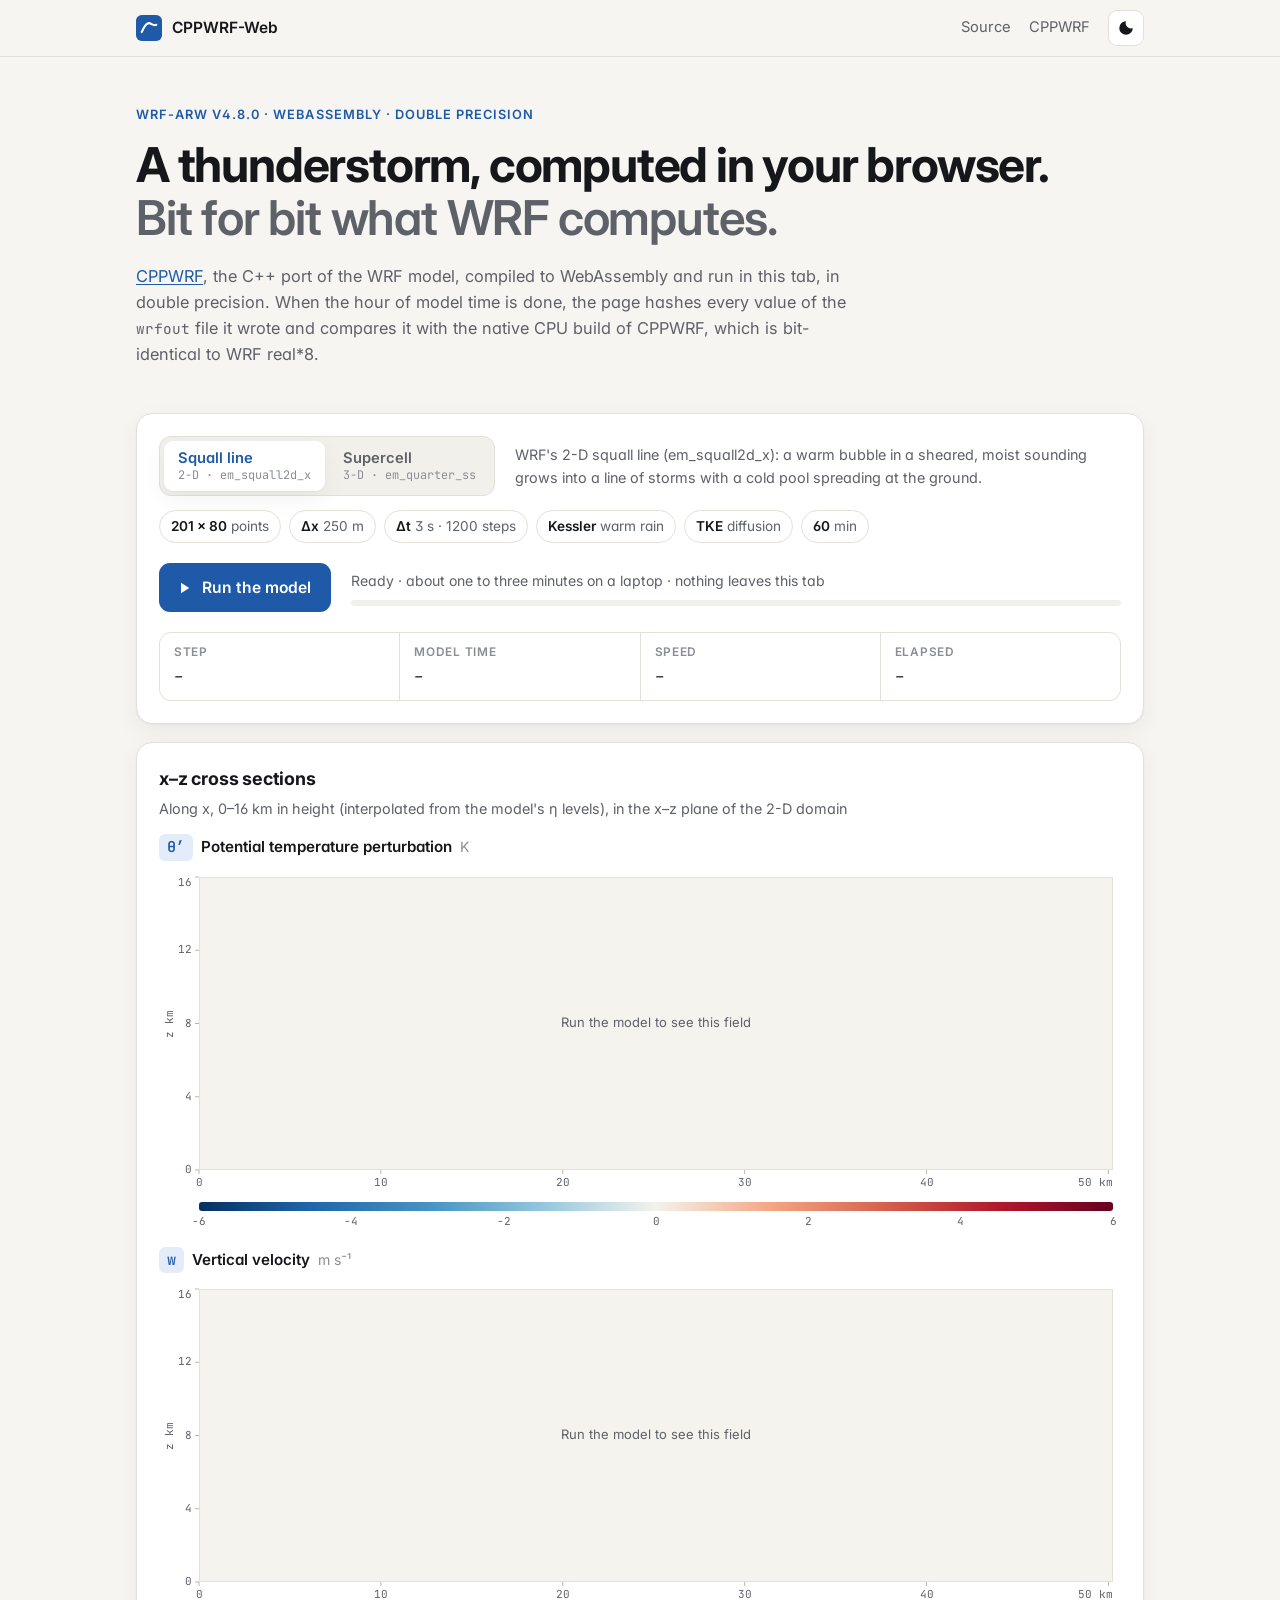
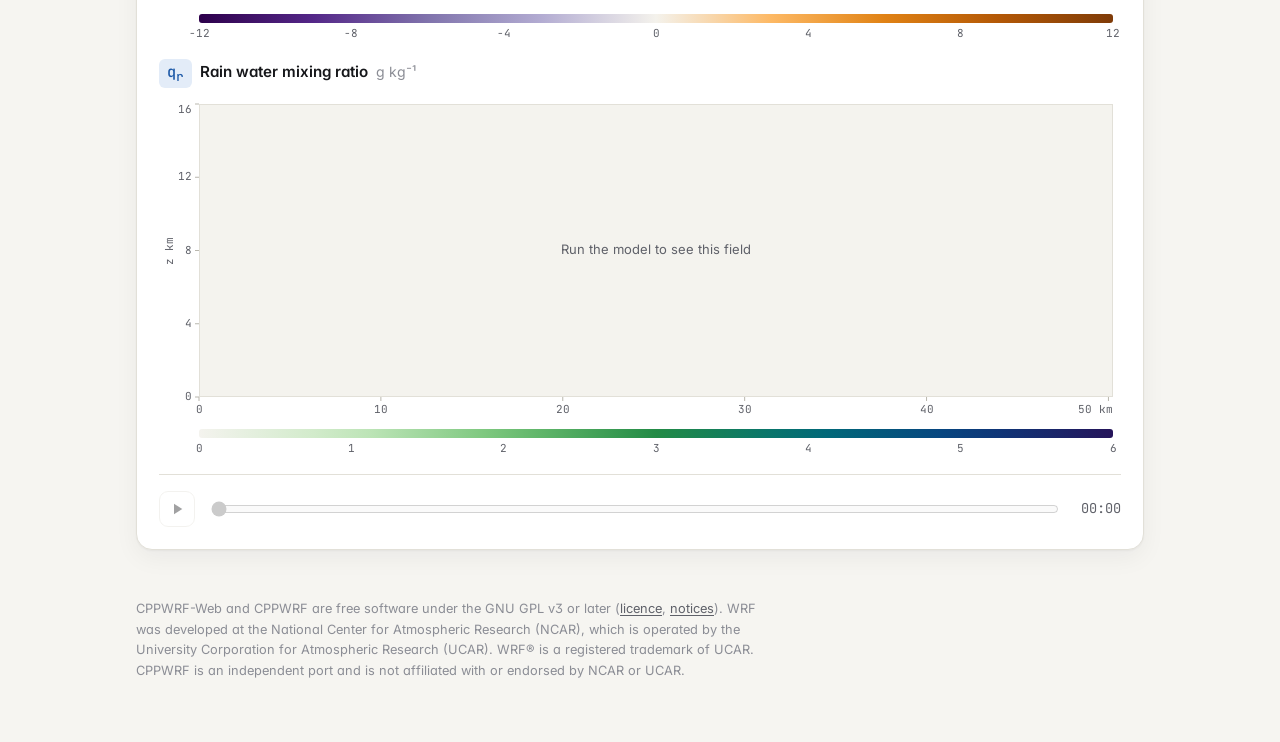
==== index.html @ 232df74e "Site: WEB1 build of 125c86e (emcc 7.0.0)" ====
<!doctype html>
<!-- SPDX-License-Identifier: GPL-3.0-or-later -->
<html lang="en">
<head>
<meta charset="utf-8">
<meta name="viewport" content="width=device-width, initial-scale=1">
<title>CPPWRF-Web</title>
<meta name="description" content="WRF-ARW v4.8.0 (CPPWRF) running in the browser through WebAssembly, bit-identical to WRF real*8.">
<link rel="preconnect" href="https://fonts.googleapis.com">
<link rel="preconnect" href="https://fonts.gstatic.com" crossorigin>
<link rel="stylesheet" href="https://fonts.googleapis.com/css2?family=Inter:wght@400;500;600;700&family=JetBrains+Mono:wght@400;500&display=swap">
<link rel="stylesheet" href="style.css">
<link rel="icon" href="data:image/svg+xml,%3Csvg xmlns='http://www.w3.org/2000/svg' viewBox='0 0 32 32'%3E%3Crect width='32' height='32' rx='7' fill='%231e5aa8'/%3E%3Cpath d='M7 21c3-7 6-11 9-11s5 4 9 2' stroke='white' stroke-width='2.6' fill='none' stroke-linecap='round'/%3E%3C/svg%3E">
</head>
<body>
<div class="topbar">
  <div class="wrap topbar-inner">
    <a class="brand" href="./">
      <svg viewBox="0 0 32 32" aria-hidden="true"><rect width="32" height="32" rx="7"/><path d="M7 21c3-7 6-11 9-11s5 4 9 2"/></svg>
      CPPWRF-Web
    </a>
    <nav>
      <a href="https://github.com/Xassemblianist/CPPWRF-WEB">Source</a>
      <a href="https://github.com/Xassemblianist/CPPWRF">CPPWRF</a>
      <button id="theme" type="button" class="icon-btn" aria-label="Switch colour theme" title="Switch colour theme">
        <svg viewBox="0 0 24 24" aria-hidden="true"><path d="M12 3a9 9 0 1 0 9 9 7 7 0 0 1-9-9z"/></svg>
      </button>
    </nav>
  </div>
</div>

<main class="wrap">
  <header class="hero">
    <p class="eyebrow">WRF-ARW v4.8.0 · WebAssembly · double precision</p>
    <h1>A thunderstorm, computed in your browser.<br><span>Bit for bit what WRF computes.</span></h1>
    <p class="lede"><a href="https://github.com/Xassemblianist/CPPWRF">CPPWRF</a>, the C++ port of the WRF model,
      compiled to WebAssembly and run in this tab, in double precision. When the hour of model time is done, the
      page hashes every value of the <code>wrfout</code> file it wrote and compares it with the native CPU build of
      CPPWRF, which is bit-identical to WRF real*8.</p>
  </header>

  <section class="card run" aria-label="Run">
    <div class="case-row">
      <div class="segmented" role="group" aria-label="Case">
        <button type="button" data-case="em_squall2d_x" aria-pressed="true"><b>Squall line</b><span>2-D · em_squall2d_x</span></button>
        <button type="button" data-case="em_quarter_ss" aria-pressed="false"><b>Supercell</b><span>3-D · em_quarter_ss</span></button>
      </div>
      <p class="case-about" id="case-about"></p>
    </div>
    <ul class="chips" id="chips" aria-label="Case set-up"></ul>
    <div class="run-row">
      <button id="run" type="button" class="primary">
        <svg viewBox="0 0 24 24" aria-hidden="true"><path d="M8 5v14l11-7z"/></svg>
        <span>Run the model</span>
      </button>
      <div class="progress">
        <div class="progress-top">
          <span id="status">Ready</span>
          <span id="pct" class="mono"></span>
        </div>
        <div class="bar"><div id="bar-fill"></div></div>
      </div>
    </div>
    <dl class="live" id="live">
      <div><dt>Step</dt><dd class="mono" id="l-step">–</dd></div>
      <div><dt>Model time</dt><dd class="mono" id="l-time">–</dd></div>
      <div><dt>Speed</dt><dd class="mono" id="l-speed">–</dd></div>
      <div><dt>Elapsed</dt><dd class="mono" id="l-el">–</dd></div>
    </dl>
  </section>

  <section class="card viewer" aria-label="Fields">
    <div class="viewer-head">
      <h2>x–z cross sections</h2>
      <p class="sub">Along x, 0–16 km in height (interpolated from the model's η levels), in <span id="where"></span></p>
    </div>
    <div id="panels"></div>
    <div class="timeline">
      <button id="play" type="button" class="icon-btn" aria-label="Play" disabled>
        <svg viewBox="0 0 24 24" aria-hidden="true"><path id="play-icon" d="M8 5v14l11-7z"/></svg>
      </button>
      <input id="scrub" type="range" min="0" max="0" value="0" step="1" disabled aria-label="Model time">
      <span id="scrub-label" class="mono">00:00</span>
    </div>
  </section>

  <section class="card verify" id="verify" aria-label="Check" hidden>
    <div class="verify-head">
      <div class="seal" id="seal" aria-hidden="true">
        <svg viewBox="0 0 24 24"><path id="seal-icon" d="M5 12.5l4.5 4.5L19 7.5"/></svg>
      </div>
      <div>
        <h2 id="verdict"></h2>
        <p class="sub" id="verdict-sub"></p>
      </div>
    </div>
    <div class="vargrid" id="vargrid" role="list" aria-label="Variables"></div>
    <p class="legend"><span class="sw ok"></span>every output time equal <span class="sw bad"></span>a time differs
      · hover a cell for the variable</p>
    <div class="tiles" id="tiles"></div>
    <div class="verify-foot">
      <a id="download" class="primary" download>
        <svg viewBox="0 0 24 24" aria-hidden="true"><path d="M12 4v11m0 0l-4.5-4.5M12 15l4.5-4.5M5 19h14"/></svg>
        <span>Download wrfout</span>
      </a>
      <details>
        <summary>How the check works</summary>
        <p>For each of the file's variables and each of its output times, the page takes the SHA-256 of the values as
          stored in the NetCDF file and compares it with <code>expected/&lt;case&gt;.json</code>.
          That file was written once from the native build: <span id="label"></span>. The whole file is compared as
          well; the wasm build writes it with the same CPPWRF writer and the same NetCDF-C version.</p>
        <p>Bit identity in the browser rests on three things: no fused multiply-add contraction and no fast-math in
          the wasm, CPPWRF's own port of glibc's libm and libmvec instead of Emscripten's math library, and the same
          order of operations as WRF, statement by statement.</p>
      </details>
    </div>
  </section>

  <footer>
    <p>CPPWRF-Web and CPPWRF are free software under the GNU GPL v3 or later (<a href="LICENSE">licence</a>,
      <a href="NOTICE.md">notices</a>). WRF was developed at the National Center for Atmospheric Research (NCAR),
      which is operated by the University Corporation for Atmospheric Research (UCAR). WRF® is a registered
      trademark of UCAR. CPPWRF is an independent port and is not affiliated with or endorsed by NCAR or UCAR.</p>
  </footer>
</main>
<script type="module" src="app.js"></script>
</body>
</html>
---- style.css ----
/* SPDX-License-Identifier: GPL-3.0-or-later */
:root {
  --bg: #f6f5f1; --surface: #ffffff; --surface-2: #f1f0eb; --fg: #16171a; --muted: #5f6169; --faint: #8b8d95;
  --line: #e2e0d8; --grid: #b9b7ae; --accent: #1e5aa8; --accent-fg: #ffffff; --accent-soft: #e3ecf8;
  --ok: #157a43; --ok-soft: #dff1e6; --bad: #b42318; --bad-soft: #fbe4e1;
  --plot-mid: #f4f3ee; --stamp-bg: rgba(22, 23, 26, 0.78); --stamp-fg: #ffffff;
  --shadow: 0 1px 2px rgba(20, 20, 30, 0.04), 0 8px 24px rgba(20, 20, 30, 0.05);
  color-scheme: light;
}
@media (prefers-color-scheme: dark) {
  :root:not([data-theme="light"]) {
    --bg: #0f1113; --surface: #171a1d; --surface-2: #1d2024; --fg: #eceef1; --muted: #a1a5ad; --faint: #6f747d;
    --line: #2a2e33; --grid: #4a4f57; --accent: #79aef0; --accent-fg: #0b1626; --accent-soft: #19283b;
    --ok: #5fd08e; --ok-soft: #14301f; --bad: #ff8b80; --bad-soft: #3a1a17;
    --plot-mid: #23272c; --stamp-bg: rgba(236, 238, 241, 0.9); --stamp-fg: #0f1113;
    --shadow: 0 1px 2px rgba(0, 0, 0, 0.3), 0 8px 24px rgba(0, 0, 0, 0.25);
    color-scheme: dark;
  }
}
:root[data-theme="dark"] {
  --bg: #0f1113; --surface: #171a1d; --surface-2: #1d2024; --fg: #eceef1; --muted: #a1a5ad; --faint: #6f747d;
  --line: #2a2e33; --grid: #4a4f57; --accent: #79aef0; --accent-fg: #0b1626; --accent-soft: #19283b;
  --ok: #5fd08e; --ok-soft: #14301f; --bad: #ff8b80; --bad-soft: #3a1a17;
  --plot-mid: #23272c; --stamp-bg: rgba(236, 238, 241, 0.9); --stamp-fg: #0f1113;
  --shadow: 0 1px 2px rgba(0, 0, 0, 0.3), 0 8px 24px rgba(0, 0, 0, 0.25);
  color-scheme: dark;
}

* { box-sizing: border-box; }
html { -webkit-text-size-adjust: 100%; }
body { margin: 0; background: var(--bg); color: var(--fg);
       font: 15.5px/1.6 Inter, system-ui, -apple-system, "Segoe UI", sans-serif; font-feature-settings: "cv11", "ss01"; }
.wrap { max-width: 1040px; margin: 0 auto; padding: 0 16px; }
a { color: var(--accent); text-decoration-thickness: 1px; text-underline-offset: 2px; }
code, .mono { font-family: "JetBrains Mono", ui-monospace, SFMono-Regular, Menlo, monospace; font-size: 0.88em; }
.mono { font-variant-numeric: tabular-nums; }
svg { display: block; }

/* top bar */
.topbar { border-bottom: 1px solid var(--line); background: color-mix(in srgb, var(--bg) 85%, transparent);
          backdrop-filter: blur(8px); position: sticky; top: 0; z-index: 5; }
.topbar-inner { display: flex; align-items: center; justify-content: space-between; height: 56px; }
.brand { display: flex; align-items: center; gap: 10px; font-weight: 600; color: var(--fg); text-decoration: none; }
.brand svg { width: 26px; height: 26px; }
.brand rect { fill: var(--accent); }
.brand path { stroke: var(--accent-fg); stroke-width: 2.6; fill: none; stroke-linecap: round; }
nav { display: flex; align-items: center; gap: 18px; font-size: 0.92rem; }
nav a { color: var(--muted); text-decoration: none; }
nav a:hover { color: var(--fg); }
.icon-btn { width: 36px; height: 36px; border-radius: 9px; border: 1px solid var(--line); background: var(--surface);
            color: var(--fg); display: grid; place-items: center; cursor: pointer; padding: 0; flex: none; }
.icon-btn svg { width: 18px; height: 18px; fill: currentColor; }
.icon-btn:disabled { opacity: 0.4; cursor: default; }

/* hero */
.hero { padding: 48px 0 24px; }
.eyebrow { margin: 0 0 14px; font-size: 0.8rem; font-weight: 600; letter-spacing: 0.08em; text-transform: uppercase;
           color: var(--accent); }
h1 { font-size: clamp(1.9rem, 4.6vw, 3rem); line-height: 1.1; letter-spacing: -0.025em; margin: 0 0 18px;
     font-weight: 700; }
h1 span { color: var(--muted); font-weight: 600; }
h2 { font-size: 1.12rem; margin: 0; letter-spacing: -0.01em; }
.lede { max-width: 72ch; color: var(--muted); margin: 0 0 22px; font-size: 1.02rem; }
.chips { list-style: none; padding: 0; margin: 0; display: flex; flex-wrap: wrap; gap: 8px; }
.chips li { font-size: 0.85rem; padding: 5px 11px; border-radius: 999px; background: var(--surface);
            border: 1px solid var(--line); color: var(--muted); }
.chips b { color: var(--fg); font-weight: 600; }

/* cards */
.card { background: var(--surface); border: 1px solid var(--line); border-radius: 16px; box-shadow: var(--shadow);
        padding: 22px; margin-bottom: 18px; }
.sub { margin: 4px 0 0; color: var(--muted); font-size: 0.9rem; }

/* case */
.case-row { display: flex; gap: 20px; align-items: center; flex-wrap: wrap; margin-bottom: 14px; }
.segmented { display: inline-flex; padding: 4px; gap: 4px; background: var(--surface-2); border-radius: 12px;
             border: 1px solid var(--line); flex: none; }
.segmented button { font: inherit; border: 0; background: transparent; color: var(--muted); border-radius: 9px;
                    padding: 8px 14px; cursor: pointer; text-align: left; display: grid; line-height: 1.25; }
.segmented button b { font-weight: 600; font-size: 0.92rem; }
.segmented button span { font-size: 0.74rem; font-family: "JetBrains Mono", ui-monospace, monospace; color: var(--faint); }
.segmented button[aria-pressed="true"] { background: var(--surface); color: var(--fg); box-shadow: var(--shadow); }
.segmented button[aria-pressed="true"] b { color: var(--accent); }
.segmented button:disabled { cursor: default; }
.segmented button:disabled[aria-pressed="false"] { opacity: 0.45; }
.case-about { flex: 1 1 300px; margin: 0; font-size: 0.9rem; color: var(--muted); }
.run .chips { margin-bottom: 20px; }

/* run */
.run-row { display: flex; gap: 20px; align-items: center; flex-wrap: wrap; }
.primary { display: inline-flex; align-items: center; gap: 9px; font: inherit; font-weight: 600; font-size: 0.98rem;
           padding: 12px 20px 12px 16px; border-radius: 11px; border: 0; background: var(--accent);
           color: var(--accent-fg); cursor: pointer; text-decoration: none; flex: none;
           transition: transform 0.06s, filter 0.15s; }
.primary svg { width: 18px; height: 18px; fill: currentColor; }
.primary:hover { filter: brightness(1.08); }
.primary:active { transform: translateY(1px); }
.primary:disabled { opacity: 0.55; cursor: progress; }
.progress { flex: 1 1 300px; min-width: 0; }
.progress-top { display: flex; justify-content: space-between; gap: 12px; font-size: 0.88rem; color: var(--muted);
                margin-bottom: 8px; }
#pct { color: var(--fg); }
.bar { height: 6px; background: var(--surface-2); border-radius: 3px; overflow: hidden; }
#bar-fill { height: 100%; width: 0; background: var(--accent); border-radius: 3px; transition: width 0.25s ease-out; }
.live { display: grid; grid-template-columns: repeat(4, 1fr); gap: 1px; margin: 20px 0 0; background: var(--line);
        border: 1px solid var(--line); border-radius: 12px; overflow: hidden; }
.live div { background: var(--surface); padding: 10px 14px; }
.live dt { font-size: 0.74rem; color: var(--faint); text-transform: uppercase; letter-spacing: 0.06em; font-weight: 600; }
.live dd { margin: 2px 0 0; font-size: 0.98rem; color: var(--fg); white-space: nowrap; overflow: hidden;
           text-overflow: ellipsis; }

/* viewer */
.viewer-head { margin-bottom: 14px; }
.panel { margin: 0 0 18px; }
figcaption { display: flex; align-items: baseline; gap: 8px; margin-bottom: 8px; flex-wrap: wrap; }
.sym { font-family: "JetBrains Mono", ui-monospace, monospace; font-weight: 500; font-size: 0.95rem;
       padding: 1px 8px; border-radius: 6px; background: var(--accent-soft); color: var(--accent); }
.pname { font-weight: 600; font-size: 0.95rem; }
.unit { color: var(--faint); font-size: 0.88rem; }
.range { margin-left: auto; color: var(--muted); font-size: 0.8rem; }
.plot canvas { width: 100%; aspect-ratio: 1000 / 340; display: block; }
.cbar { margin: 6px 8px 0 40px; }
.cbar-ramp { height: 9px; border-radius: 3px; }
.cbar-ticks { position: relative; height: 18px; }
.cbar-ticks span { position: absolute; top: 3px; transform: translateX(-50%); font: 11px "JetBrains Mono", monospace;
                   color: var(--muted); }
.timeline { display: flex; align-items: center; gap: 14px; padding-top: 6px; border-top: 1px solid var(--line);
            margin-top: 4px; padding-top: 16px; }
#scrub { flex: 1; accent-color: var(--accent); min-width: 0; }
#scrub-label { min-width: 46px; text-align: right; color: var(--muted); }

/* check */
.verify-head { display: flex; gap: 16px; align-items: center; margin-bottom: 18px; }
.seal { width: 52px; height: 52px; border-radius: 50%; background: var(--ok-soft); display: grid; place-items: center;
        flex: none; }
.seal svg { width: 28px; height: 28px; fill: none; stroke: var(--ok); stroke-width: 2.6; stroke-linecap: round;
            stroke-linejoin: round; }
.verify h2 { font-size: 1.3rem; color: var(--ok); }
.verify.is-bad .seal { background: var(--bad-soft); }
.verify.is-bad .seal svg { stroke: var(--bad); }
.verify.is-bad h2 { color: var(--bad); }
.vargrid { display: grid; grid-template-columns: repeat(auto-fill, minmax(13px, 1fr)); gap: 3px; }
.vargrid span { aspect-ratio: 1; border-radius: 3px; background: var(--ok); opacity: 0.85; }
.vargrid span:hover { opacity: 1; outline: 2px solid var(--fg); outline-offset: 1px; }
.vargrid span.bad { background: var(--bad); }
.legend { font-size: 0.8rem; color: var(--muted); margin: 10px 0 18px; display: flex; align-items: center; gap: 6px;
          flex-wrap: wrap; }
.sw { width: 10px; height: 10px; border-radius: 2px; display: inline-block; }
.sw.ok { background: var(--ok); }
.sw.bad { background: var(--bad); margin-left: 10px; }
.tiles { display: grid; grid-template-columns: repeat(4, 1fr); gap: 10px; margin-bottom: 18px; }
.tile { background: var(--surface-2); border-radius: 12px; padding: 14px; }
.tile b { display: block; font-size: 1.35rem; font-weight: 500; letter-spacing: -0.02em; }
.tile span { font-size: 0.82rem; color: var(--muted); }
.verify-foot { display: flex; gap: 20px; align-items: flex-start; flex-wrap: wrap; }
.verify-foot .primary svg { fill: none; stroke: currentColor; stroke-width: 2.2; stroke-linecap: round;
                            stroke-linejoin: round; }
details { flex: 1 1 320px; font-size: 0.9rem; color: var(--muted); }
summary { cursor: pointer; color: var(--fg); font-weight: 500; padding: 11px 0; }
details p { margin: 4px 0 10px; }

footer { font-size: 0.8rem; color: var(--faint); padding: 18px 0 48px; max-width: 80ch; }
footer a { color: var(--muted); }

@media (max-width: 640px) {
  .hero { padding-top: 32px; }
  .card { padding: 16px; border-radius: 14px; }
  .live { grid-template-columns: repeat(2, 1fr); }
  .tiles { grid-template-columns: repeat(2, 1fr); }
  nav a { display: none; }
  .plot canvas { aspect-ratio: 1000 / 520; }
}
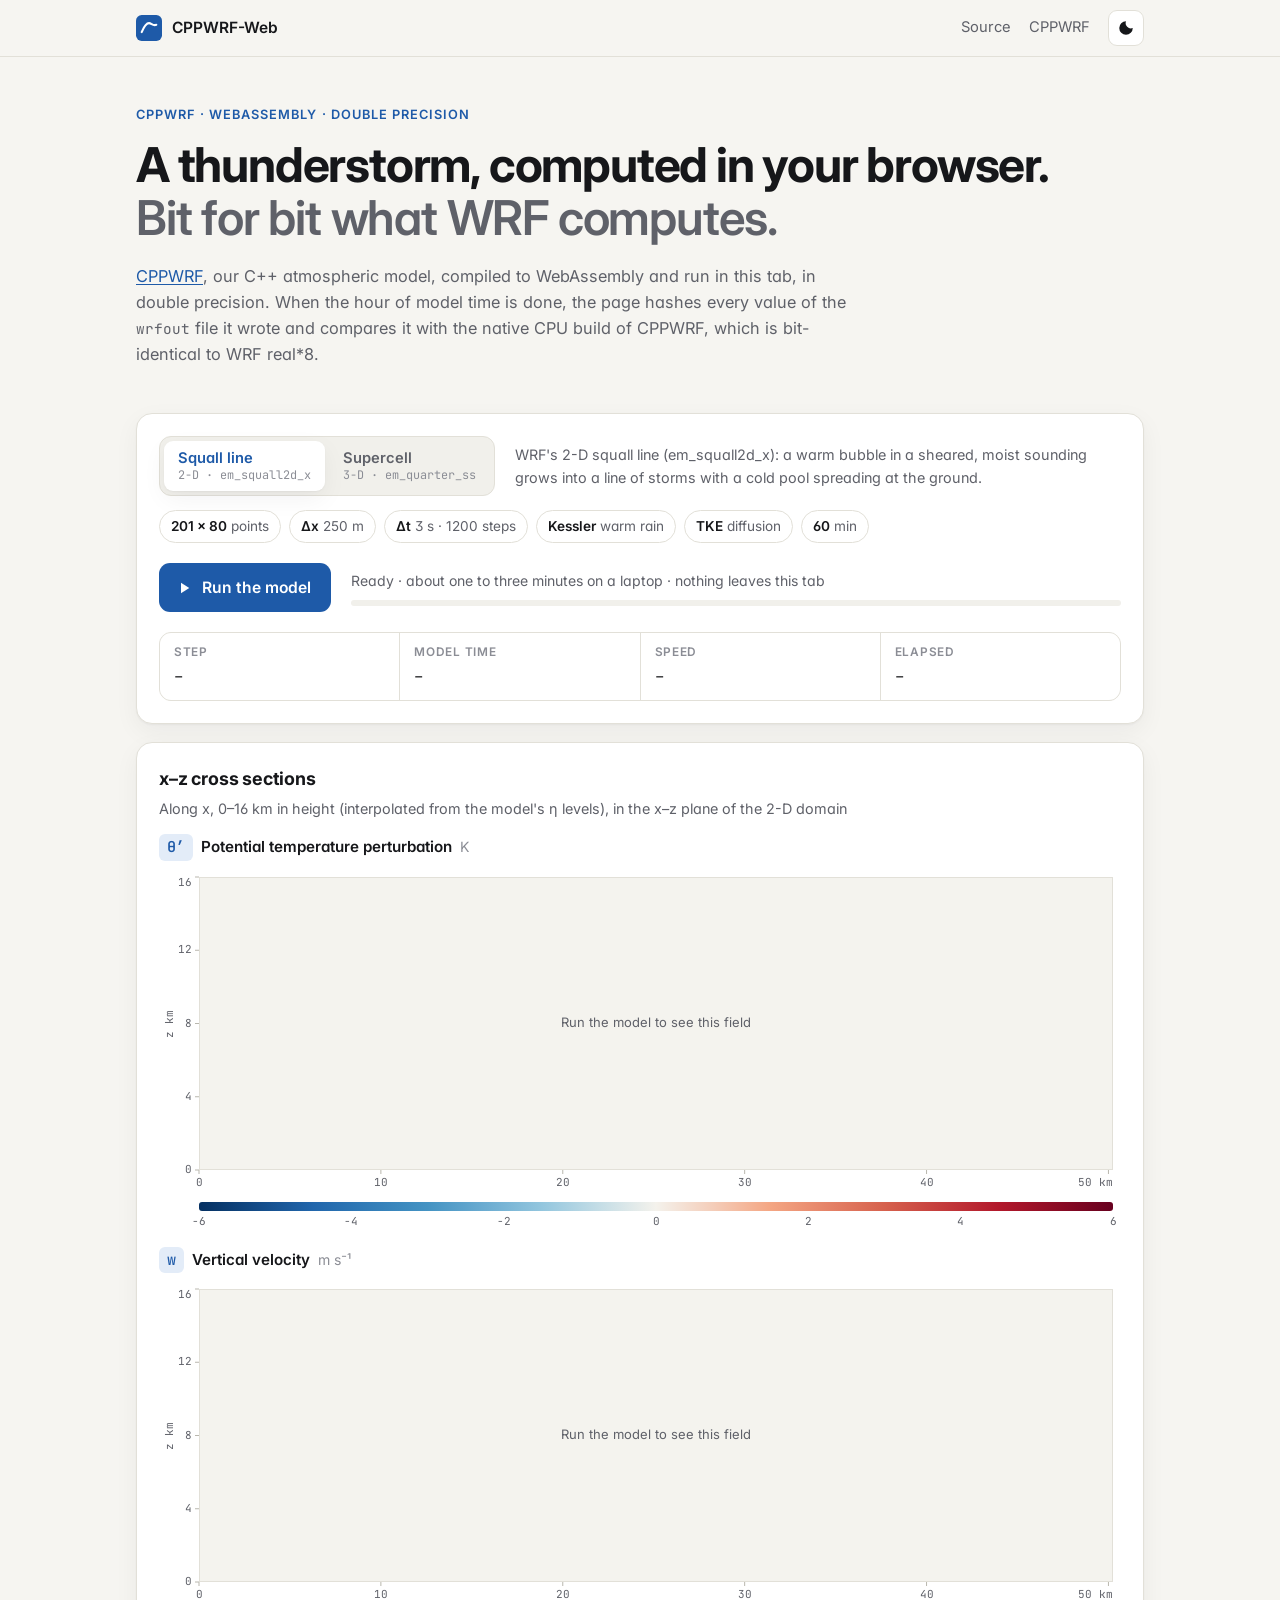
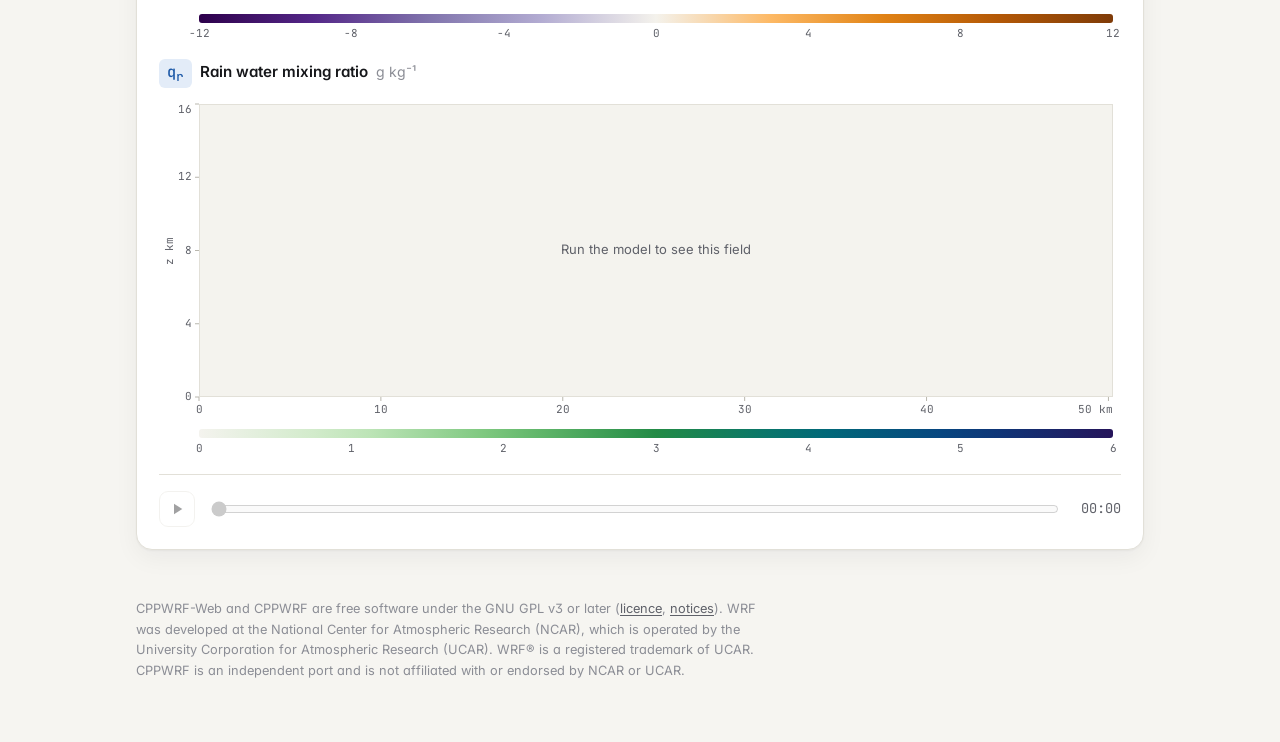
==== commit 5904a09b: "Name the model CPPWRF on the page" ====
--- a/index.html
+++ b/index.html
@@ -5,7 +5,7 @@
 <meta charset="utf-8">
 <meta name="viewport" content="width=device-width, initial-scale=1">
 <title>CPPWRF-Web</title>
-<meta name="description" content="WRF-ARW v4.8.0 (CPPWRF) running in the browser through WebAssembly, bit-identical to WRF real*8.">
+<meta name="description" content="CPPWRF running in the browser through WebAssembly, bit-identical to WRF real*8.">
 <link rel="preconnect" href="https://fonts.googleapis.com">
 <link rel="preconnect" href="https://fonts.gstatic.com" crossorigin>
 <link rel="stylesheet" href="https://fonts.googleapis.com/css2?family=Inter:wght@400;500;600;700&family=JetBrains+Mono:wght@400;500&display=swap">
@@ -31,9 +31,9 @@
 
 <main class="wrap">
   <header class="hero">
-    <p class="eyebrow">WRF-ARW v4.8.0 · WebAssembly · double precision</p>
+    <p class="eyebrow">CPPWRF · WebAssembly · double precision</p>
     <h1>A thunderstorm, computed in your browser.<br><span>Bit for bit what WRF computes.</span></h1>
-    <p class="lede"><a href="https://github.com/Xassemblianist/CPPWRF">CPPWRF</a>, the C++ port of the WRF model,
+    <p class="lede"><a href="https://github.com/Xassemblianist/CPPWRF">CPPWRF</a>, our C++ atmospheric model,
       compiled to WebAssembly and run in this tab, in double precision. When the hour of model time is done, the
       page hashes every value of the <code>wrfout</code> file it wrote and compares it with the native CPU build of
       CPPWRF, which is bit-identical to WRF real*8.</p>
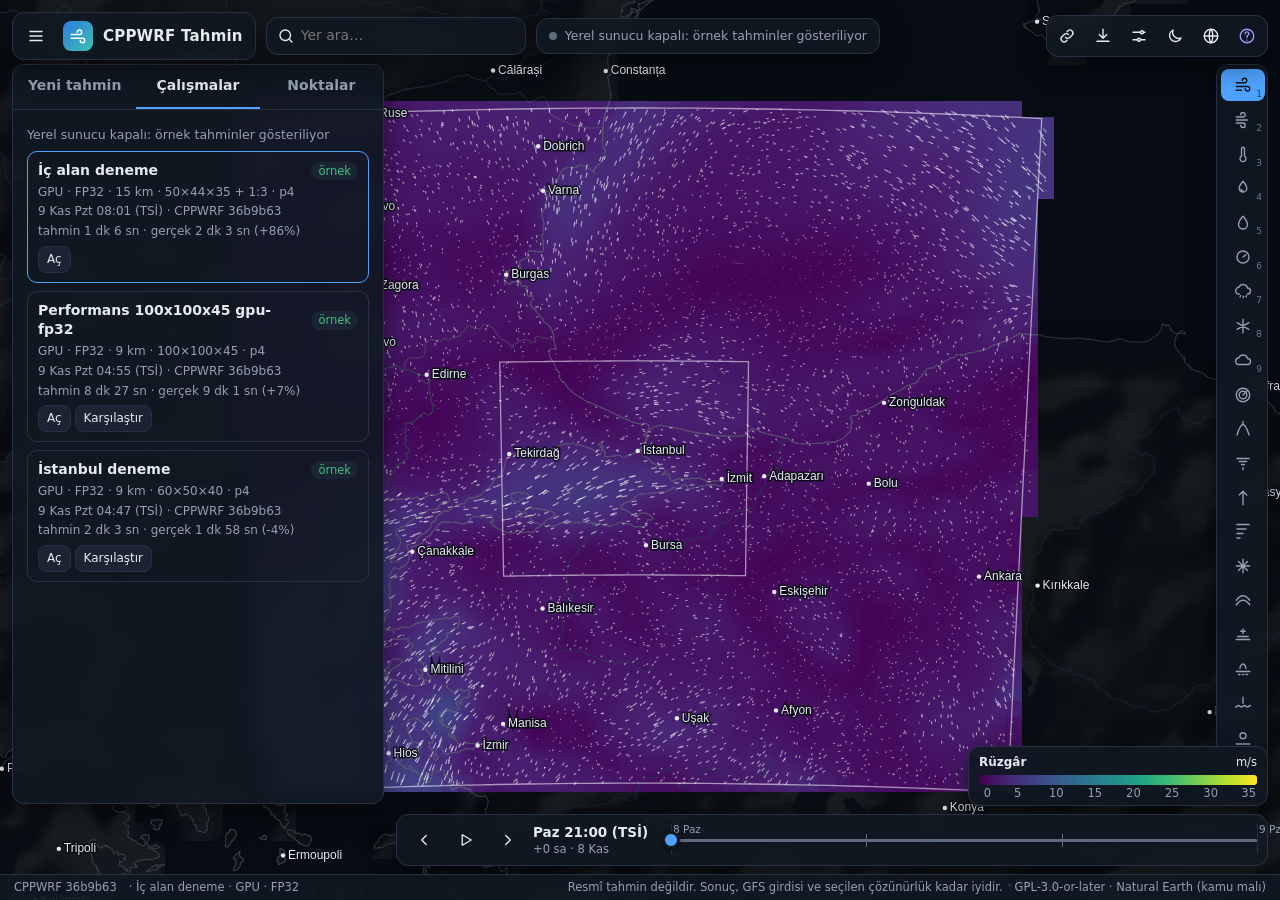
==== commit 46422fdf: "Open the forecast site at the root; the WebAssembly page moves to web1.html" ====
--- a/index.html
+++ b/index.html
@@ -1,128 +1,14 @@
 <!doctype html>
 <!-- SPDX-License-Identifier: GPL-3.0-or-later -->
-<html lang="en">
+<html lang="tr">
 <head>
 <meta charset="utf-8">
-<meta name="viewport" content="width=device-width, initial-scale=1">
-<title>CPPWRF-Web</title>
-<meta name="description" content="CPPWRF running in the browser through WebAssembly, bit-identical to WRF real*8.">
-<link rel="preconnect" href="https://fonts.googleapis.com">
-<link rel="preconnect" href="https://fonts.gstatic.com" crossorigin>
-<link rel="stylesheet" href="https://fonts.googleapis.com/css2?family=Inter:wght@400;500;600;700&family=JetBrains+Mono:wght@400;500&display=swap">
-<link rel="stylesheet" href="style.css">
-<link rel="icon" href="data:image/svg+xml,%3Csvg xmlns='http://www.w3.org/2000/svg' viewBox='0 0 32 32'%3E%3Crect width='32' height='32' rx='7' fill='%231e5aa8'/%3E%3Cpath d='M7 21c3-7 6-11 9-11s5 4 9 2' stroke='white' stroke-width='2.6' fill='none' stroke-linecap='round'/%3E%3C/svg%3E">
+<title>CPPWRF Tahmin</title>
+<meta http-equiv="refresh" content="0; url=forecast/">
+<link rel="canonical" href="forecast/">
+<script>location.replace("forecast/" + location.search + location.hash);</script>
 </head>
 <body>
-<div class="topbar">
-  <div class="wrap topbar-inner">
-    <a class="brand" href="./">
-      <svg viewBox="0 0 32 32" aria-hidden="true"><rect width="32" height="32" rx="7"/><path d="M7 21c3-7 6-11 9-11s5 4 9 2"/></svg>
-      CPPWRF-Web
-    </a>
-    <nav>
-      <a href="https://github.com/Xassemblianist/CPPWRF-WEB">Source</a>
-      <a href="https://github.com/Xassemblianist/CPPWRF">CPPWRF</a>
-      <button id="theme" type="button" class="icon-btn" aria-label="Switch colour theme" title="Switch colour theme">
-        <svg viewBox="0 0 24 24" aria-hidden="true"><path d="M12 3a9 9 0 1 0 9 9 7 7 0 0 1-9-9z"/></svg>
-      </button>
-    </nav>
-  </div>
-</div>
-
-<main class="wrap">
-  <header class="hero">
-    <p class="eyebrow">CPPWRF · WebAssembly · double precision</p>
-    <h1>A thunderstorm, computed in your browser.<br><span>Bit for bit what WRF computes.</span></h1>
-    <p class="lede"><a href="https://github.com/Xassemblianist/CPPWRF">CPPWRF</a>, our C++ atmospheric model,
-      compiled to WebAssembly and run in this tab, in double precision. When the hour of model time is done, the
-      page hashes every value of the <code>wrfout</code> file it wrote and compares it with the native CPU build of
-      CPPWRF, which is bit-identical to WRF real*8.</p>
-  </header>
-
-  <section class="card run" aria-label="Run">
-    <div class="case-row">
-      <div class="segmented" role="group" aria-label="Case">
-        <button type="button" data-case="em_squall2d_x" aria-pressed="true"><b>Squall line</b><span>2-D · em_squall2d_x</span></button>
-        <button type="button" data-case="em_quarter_ss" aria-pressed="false"><b>Supercell</b><span>3-D · em_quarter_ss</span></button>
-      </div>
-      <p class="case-about" id="case-about"></p>
-    </div>
-    <ul class="chips" id="chips" aria-label="Case set-up"></ul>
-    <div class="run-row">
-      <button id="run" type="button" class="primary">
-        <svg viewBox="0 0 24 24" aria-hidden="true"><path d="M8 5v14l11-7z"/></svg>
-        <span>Run the model</span>
-      </button>
-      <div class="progress">
-        <div class="progress-top">
-          <span id="status">Ready</span>
-          <span id="pct" class="mono"></span>
-        </div>
-        <div class="bar"><div id="bar-fill"></div></div>
-      </div>
-    </div>
-    <dl class="live" id="live">
-      <div><dt>Step</dt><dd class="mono" id="l-step">–</dd></div>
-      <div><dt>Model time</dt><dd class="mono" id="l-time">–</dd></div>
-      <div><dt>Speed</dt><dd class="mono" id="l-speed">–</dd></div>
-      <div><dt>Elapsed</dt><dd class="mono" id="l-el">–</dd></div>
-    </dl>
-  </section>
-
-  <section class="card viewer" aria-label="Fields">
-    <div class="viewer-head">
-      <h2>x–z cross sections</h2>
-      <p class="sub">Along x, 0–16 km in height (interpolated from the model's η levels), in <span id="where"></span></p>
-    </div>
-    <div id="panels"></div>
-    <div class="timeline">
-      <button id="play" type="button" class="icon-btn" aria-label="Play" disabled>
-        <svg viewBox="0 0 24 24" aria-hidden="true"><path id="play-icon" d="M8 5v14l11-7z"/></svg>
-      </button>
-      <input id="scrub" type="range" min="0" max="0" value="0" step="1" disabled aria-label="Model time">
-      <span id="scrub-label" class="mono">00:00</span>
-    </div>
-  </section>
-
-  <section class="card verify" id="verify" aria-label="Check" hidden>
-    <div class="verify-head">
-      <div class="seal" id="seal" aria-hidden="true">
-        <svg viewBox="0 0 24 24"><path id="seal-icon" d="M5 12.5l4.5 4.5L19 7.5"/></svg>
-      </div>
-      <div>
-        <h2 id="verdict"></h2>
-        <p class="sub" id="verdict-sub"></p>
-      </div>
-    </div>
-    <div class="vargrid" id="vargrid" role="list" aria-label="Variables"></div>
-    <p class="legend"><span class="sw ok"></span>every output time equal <span class="sw bad"></span>a time differs
-      · hover a cell for the variable</p>
-    <div class="tiles" id="tiles"></div>
-    <div class="verify-foot">
-      <a id="download" class="primary" download>
-        <svg viewBox="0 0 24 24" aria-hidden="true"><path d="M12 4v11m0 0l-4.5-4.5M12 15l4.5-4.5M5 19h14"/></svg>
-        <span>Download wrfout</span>
-      </a>
-      <details>
-        <summary>How the check works</summary>
-        <p>For each of the file's variables and each of its output times, the page takes the SHA-256 of the values as
-          stored in the NetCDF file and compares it with <code>expected/&lt;case&gt;.json</code>.
-          That file was written once from the native build: <span id="label"></span>. The whole file is compared as
-          well; the wasm build writes it with the same CPPWRF writer and the same NetCDF-C version.</p>
-        <p>Bit identity in the browser rests on three things: no fused multiply-add contraction and no fast-math in
-          the wasm, CPPWRF's own port of glibc's libm and libmvec instead of Emscripten's math library, and the same
-          order of operations as WRF, statement by statement.</p>
-      </details>
-    </div>
-  </section>
-
-  <footer>
-    <p>CPPWRF-Web and CPPWRF are free software under the GNU GPL v3 or later (<a href="LICENSE">licence</a>,
-      <a href="NOTICE.md">notices</a>). WRF was developed at the National Center for Atmospheric Research (NCAR),
-      which is operated by the University Corporation for Atmospheric Research (UCAR). WRF® is a registered
-      trademark of UCAR. CPPWRF is an independent port and is not affiliated with or endorsed by NCAR or UCAR.</p>
-  </footer>
-</main>
-<script type="module" src="app.js"></script>
+<p><a href="forecast/">CPPWRF Tahmin</a> · <a href="web1.html">CPPWRF-Web (tarayıcıda WebAssembly)</a></p>
 </body>
 </html>
